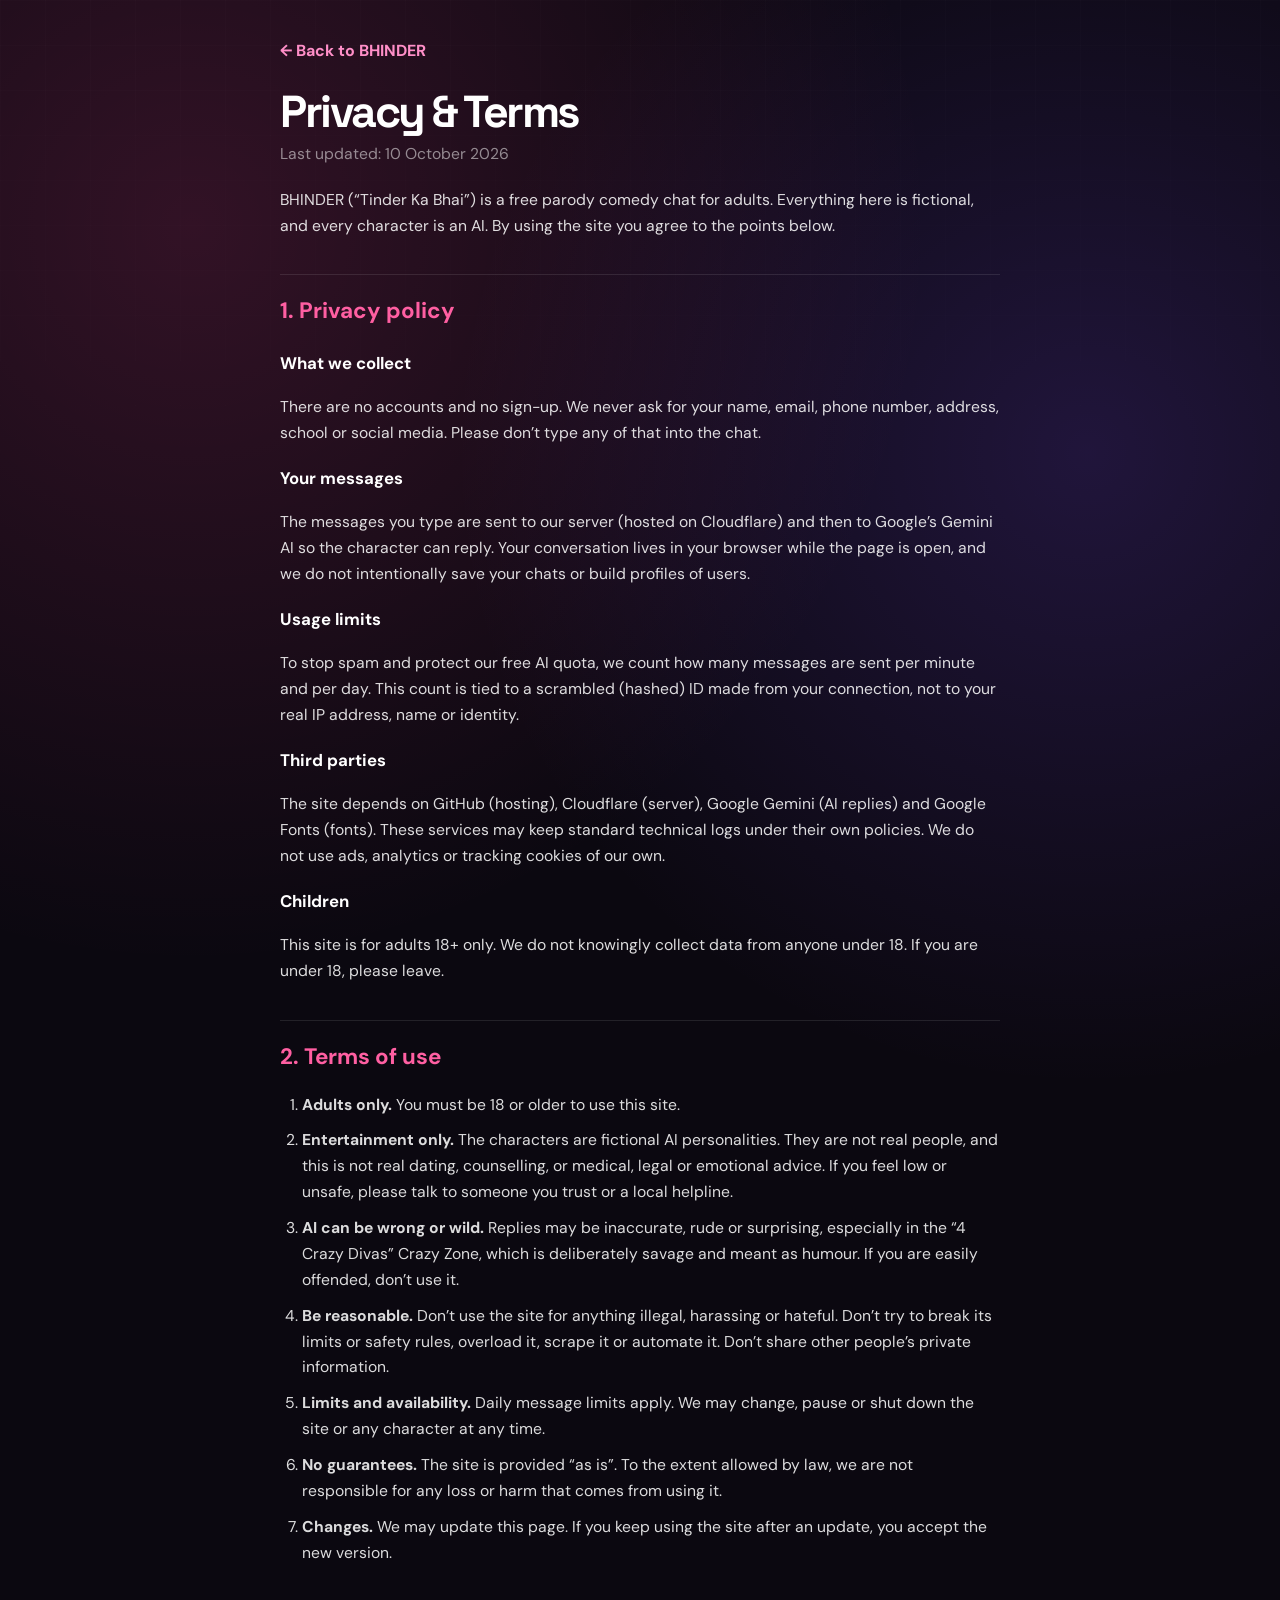
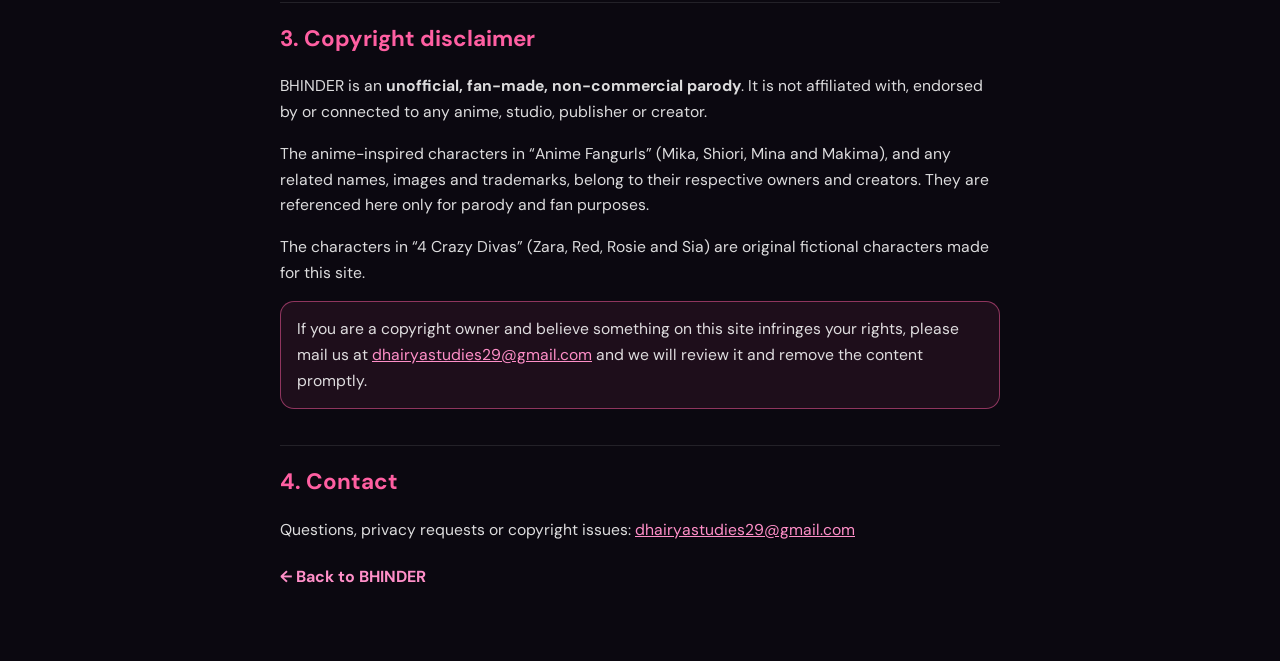
==== legal.html @ 850b276e "Add Privacy & Terms page, copyright disclaimer and footer links Co-Authored-By: Claude Sonnet 5.5 <n" ====
<!DOCTYPE html>
<html lang="en">
<head>
  <meta charset="UTF-8" />
  <meta name="viewport" content="width=device-width, initial-scale=1.0" />
  <meta name="theme-color" content="#17111f" />
  <title>Privacy &amp; Terms · BHINDER</title>
  <meta name="description" content="Privacy policy, terms of use and copyright disclaimer for BHINDER." />
  <link rel="icon" href="data:image/svg+xml,%3Csvg xmlns='http://www.w3.org/2000/svg' viewBox='0 0 64 64'%3E%3Cdefs%3E%3ClinearGradient id='g' x1='0' y1='0' x2='1' y2='1'%3E%3Cstop offset='0' stop-color='%23ff5fa2'/%3E%3Cstop offset='1' stop-color='%239d7cff'/%3E%3C/linearGradient%3E%3C/defs%3E%3Crect width='64' height='64' rx='16' fill='%2317111f'/%3E%3Cpath d='M32 50C10 35 12 18 24 18c4 0 7 2 8 5 1-3 4-5 8-5 12 0 14 17-8 32z' fill='url(%23g)'/%3E%3C/svg%3E" />
  <link rel="stylesheet" href="styles.css?v=10" />
</head>
<body>

  <main class="legal-page">

    <a class="legal-back" href="./">← Back to BHINDER</a>

    <h1>Privacy &amp; Terms</h1>
    <p class="legal-updated">Last updated: 10 October 2026</p>

    <p>
      BHINDER (“Tinder Ka Bhai”) is a free parody comedy chat for adults. Everything here is
      fictional, and every character is an AI. By using the site you agree to the points below.
    </p>

    <h2>1. Privacy policy</h2>

    <h3>What we collect</h3>
    <p>
      There are no accounts and no sign-up. We never ask for your name, email, phone number,
      address, school or social media. Please don’t type any of that into the chat.
    </p>

    <h3>Your messages</h3>
    <p>
      The messages you type are sent to our server (hosted on Cloudflare) and then to Google’s
      Gemini AI so the character can reply. Your conversation lives in your browser while the
      page is open, and we do not intentionally save your chats or build profiles of users.
    </p>

    <h3>Usage limits</h3>
    <p>
      To stop spam and protect our free AI quota, we count how many messages are sent per minute
      and per day. This count is tied to a scrambled (hashed) ID made from your connection, not
      to your real IP address, name or identity.
    </p>

    <h3>Third parties</h3>
    <p>
      The site depends on GitHub (hosting), Cloudflare (server), Google Gemini (AI replies) and
      Google Fonts (fonts). These services may keep standard technical logs under their own
      policies. We do not use ads, analytics or tracking cookies of our own.
    </p>

    <h3>Children</h3>
    <p>
      This site is for adults 18+ only. We do not knowingly collect data from anyone under 18.
      If you are under 18, please leave.
    </p>

    <h2>2. Terms of use</h2>

    <ol>
      <li><strong>Adults only.</strong> You must be 18 or older to use this site.</li>
      <li>
        <strong>Entertainment only.</strong> The characters are fictional AI personalities. They
        are not real people, and this is not real dating, counselling, or medical, legal or
        emotional advice. If you feel low or unsafe, please talk to someone you trust or a local
        helpline.
      </li>
      <li>
        <strong>AI can be wrong or wild.</strong> Replies may be inaccurate, rude or surprising,
        especially in the “4 Crazy Divas” Crazy Zone, which is deliberately savage and meant as
        humour. If you are easily offended, don’t use it.
      </li>
      <li>
        <strong>Be reasonable.</strong> Don’t use the site for anything illegal, harassing or
        hateful. Don’t try to break its limits or safety rules, overload it, scrape it or
        automate it. Don’t share other people’s private information.
      </li>
      <li>
        <strong>Limits and availability.</strong> Daily message limits apply. We may change,
        pause or shut down the site or any character at any time.
      </li>
      <li>
        <strong>No guarantees.</strong> The site is provided “as is”. To the extent allowed by
        law, we are not responsible for any loss or harm that comes from using it.
      </li>
      <li>
        <strong>Changes.</strong> We may update this page. If you keep using the site after an
        update, you accept the new version.
      </li>
    </ol>

    <h2>3. Copyright disclaimer</h2>

    <p>
      BHINDER is an <strong>unofficial, fan-made, non-commercial parody</strong>. It is not
      affiliated with, endorsed by or connected to any anime, studio, publisher or creator.
    </p>
    <p>
      The anime-inspired characters in “Anime Fangurls” (Mika, Shiori, Mina and Makima), and any
      related names, images and trademarks, belong to their respective owners and creators. They
      are referenced here only for parody and fan purposes.
    </p>
    <p>
      The characters in “4 Crazy Divas” (Zara, Red, Rosie and Sia) are original fictional
      characters made for this site.
    </p>
    <p class="legal-callout">
      If you are a copyright owner and believe something on this site infringes your rights,
      please mail us at
      <a href="mailto:dhairyastudies29@gmail.com">dhairyastudies29@gmail.com</a>
      and we will review it and remove the content promptly.
    </p>

    <h2>4. Contact</h2>
    <p>
      Questions, privacy requests or copyright issues:
      <a href="mailto:dhairyastudies29@gmail.com">dhairyastudies29@gmail.com</a>
    </p>

    <a class="legal-back" href="./">← Back to BHINDER</a>

  </main>

</body>
</html>
---- styles.css ----
/*=====================================================
   BHINDER — PREMIUM VISUAL REDESIGN
   Visuals only. Existing HTML + JS compatible.
   ========================================================= */

@import url('https://fonts.googleapis.com/css2?family=DM+Sans:wght@400;500;600;700;800&family=Space+Grotesk:wght@500;600;700&display=swap');


/* =========================================================
   ROOT
   ========================================================= */

:root {
  color-scheme: dark;

  --bg: #0b0810;
  --bg-2: #120c18;

  --panel: rgba(24, 17, 31, 0.78);
  --panel-solid: #18111f;
  --panel-soft: rgba(255, 255, 255, 0.055);

  --ink: #fffaff;
  --muted: #aaa0b0;
  --muted-2: #776d7d;

  --pink: #ff5fa2;
  --pink-light: #ff91bd;
  --violet: #9d7cff;
  --violet-light: #c0aaff;

  --line: rgba(255, 255, 255, 0.10);
  --line-bright: rgba(255, 255, 255, 0.17);

  --shadow: rgba(0, 0, 0, 0.45);
  --glow-pink: rgba(255, 95, 162, 0.18);
  --glow-violet: rgba(157, 124, 255, 0.14);
}


/* =========================================================
   RESET
   ========================================================= */

* {
  box-sizing: border-box;
}

html {
  min-height: 100%;
  scroll-behavior: smooth;
}

body {
  margin: 0;
  min-height: 100vh;

  background:
    radial-gradient(
      circle at 15% 10%,
      rgba(255, 95, 162, 0.10),
      transparent 30%
    ),
    radial-gradient(
      circle at 85% 20%,
      rgba(157, 124, 255, 0.10),
      transparent 30%
    ),
    radial-gradient(
      circle at 50% 100%,
      rgba(255, 95, 162, 0.06),
      transparent 35%
    ),
    var(--bg);

  color: var(--ink);

  font-family:
    'DM Sans',
    system-ui,
    -apple-system,
    BlinkMacSystemFont,
    sans-serif;

  overflow-x: hidden;
}

body::before {
  content: "";
  position: fixed;
  inset: 0;

  pointer-events: none;

  background:
    linear-gradient(
      rgba(255,255,255,0.012) 1px,
      transparent 1px
    ),
    linear-gradient(
      90deg,
      rgba(255,255,255,0.012) 1px,
      transparent 1px
    );

  background-size: 45px 45px;

  mask-image: linear-gradient(
    to bottom,
    black,
    transparent 80%
  );

  z-index: -1;
}

button,
input {
  font: inherit;
}

button,
a {
  -webkit-tap-highlight-color: transparent;
}


/* =========================================================
   MAIN SHELL
   ========================================================= */

.app-shell {
  width: min(1120px, calc(100% - 48px));
  min-height: 100vh;

  margin: 0 auto;

  display: flex;
  flex-direction: column;
}


/* =========================================================
   TOP BAR
   ========================================================= */

.topbar {
  height: 78px;

  display: flex;
  align-items: center;
  justify-content: space-between;

  border-bottom: 1px solid var(--line);

  position: relative;
}

.topbar::after {
  content: "";

  position: absolute;
  left: 0;
  right: 0;
  bottom: -1px;

  height: 1px;

  background:
    linear-gradient(
      90deg,
      transparent,
      rgba(255, 95, 162, 0.35),
      rgba(157, 124, 255, 0.30),
      transparent
    );

  opacity: .7;
}

.brand {
  display: flex;
  align-items: center;
  gap: 10px;

  color: var(--ink);
  text-decoration: none;

  font-family: 'Space Grotesk', sans-serif;
  font-weight: 700;
  font-size: 19px;

  letter-spacing: .5px;
}

.brand-icon {
  width: 35px;
  height: 35px;

  display: grid;
  place-items: center;

  border-radius: 12px;

  color: white;

  background:
    linear-gradient(
      135deg,
      var(--pink),
      var(--violet)
    );

  font-size: 20px;

  box-shadow:
    0 7px 25px rgba(255, 95, 162, .22),
    inset 0 1px rgba(255,255,255,.35);

  transition:
    transform .25s ease,
    box-shadow .25s ease;
}

.brand:hover .brand-icon {
  transform: rotate(-5deg) scale(1.05);

  box-shadow:
    0 10px 32px rgba(255, 95, 162, .35);
}

.brand-tag {
  color: var(--muted);

  font:
    800 9px
    'DM Sans',
    sans-serif;

  letter-spacing: 1.3px;

  border-left: 1px solid var(--line);

  padding-left: 11px;
}

.top-note {
  color: #ffd7e7;

  font-size: 9px;
  font-weight: 800;

  letter-spacing: 1.1px;

  border:
    1px solid
    rgba(255, 95, 162, .27);

  background:
    rgba(255, 95, 162, .055);

  padding: 8px 11px;

  border-radius: 999px;

  backdrop-filter: blur(12px);

  box-shadow:
    inset 0 1px rgba(255,255,255,.04);
}


/* =========================================================
   SCREEN TRANSITIONS
   ========================================================= */

.screen {
  display: none;

  flex: 1;

  padding: 62px 0;

  flex-direction: column;
  align-items: center;
  justify-content: center;

  text-align: center;

  animation:
    rise .45s cubic-bezier(.2,.8,.2,1) both;
}

.screen.active {
  display: flex;
}

.screen[hidden] {
  display: none !important;
}

@keyframes rise {
  from {
    opacity: 0;
    transform: translateY(14px) scale(.99);
  }

  to {
    opacity: 1;
    transform: translateY(0) scale(1);
  }
}


/* =========================================================
   TYPOGRAPHY
   ========================================================= */

.hero-copy {
  max-width: 800px;
}

.eyebrow {
  margin: 0 0 15px;

  color: var(--pink);

  text-transform: uppercase;

  font-size: 10px;
  font-weight: 800;

  letter-spacing: 1.8px;
}

h1 {
  margin: 0;

  font:
    700 clamp(34px, 5vw, 58px) / 1.08
    'Space Grotesk',
    sans-serif;

  letter-spacing: -2.5px;
}

h1 span {
  color: var(--pink);

  text-shadow:
    0 0 35px
    rgba(255, 95, 162, .18);
}

.intro {
  max-width: 630px;

  margin: 18px auto 27px;

  color: var(--muted);

  font-size: 14px;
  line-height: 1.75;
}


/* =========================================================
   BUTTONS
   ========================================================= */

.button {
  min-height: 47px;

  display: inline-flex;
  align-items: center;
  justify-content: center;

  gap: 10px;

  border: 1px solid transparent;
  border-radius: 12px;

  padding: 0 18px;

  color: var(--ink);

  font-size: 12px;
  font-weight: 800;

  cursor: pointer;

  transition:
    transform .2s ease,
    filter .2s ease,
    box-shadow .2s ease,
    border-color .2s ease;
}

.button:hover {
  transform: translateY(-2px);
  filter: brightness(1.08);
}

.button:active {
  transform: translateY(0) scale(.98);
}

.button-primary {
  color: #180d18;

  background:
    linear-gradient(
      110deg,
      var(--pink),
      #e786ff
    );

  box-shadow:
    0 10px 30px
    rgba(255, 95, 162, .20),
    inset 0 1px
    rgba(255,255,255,.35);
}

.button-primary:hover {
  box-shadow:
    0 14px 38px
    rgba(255, 95, 162, .30),
    inset 0 1px
    rgba(255,255,255,.40);
}


/* =========================================================
   CHARACTER GRID
   ========================================================= */

.character-grid {
  display: grid;

  grid-template-columns:
    repeat(4, minmax(0, 1fr));

  gap: 16px;

  width: 100%;
}

.preview-grid {
  max-width: 780px;

  margin-top: 48px;
}


/* =========================================================
   CHARACTER CARDS
   ========================================================= */

.character-card {
  min-width: 0;

  position: relative;

  border:
    1px solid
    var(--line);

  border-radius: 20px;

  background:
    linear-gradient(
      145deg,
      rgba(255,255,255,.075),
      rgba(255,255,255,.025)
    );

  padding: 18px 14px;

  display: flex;
  flex-direction: column;
  align-items: center;

  gap: 7px;

  color: var(--ink);

  overflow: hidden;

  backdrop-filter: blur(18px);

  box-shadow:
    0 18px 50px
    rgba(0,0,0,.16),

    inset 0 1px
    rgba(255,255,255,.06);

  transition:
    transform .25s ease,
    border-color .25s ease,
    background .25s ease,
    box-shadow .25s ease;
}

.character-card::before {
  content: "";

  position: absolute;

  width: 130px;
  height: 130px;

  top: -70px;
  right: -50px;

  background:
    radial-gradient(
      circle,
      rgba(255, 95, 162, .16),
      transparent 70%
    );

  pointer-events: none;
}

.character-card strong {
  position: relative;

  font:
    700 17px
    'Space Grotesk',
    sans-serif;

  letter-spacing: -.2px;
}

.character-card > span:not(.avatar) {
  position: relative;

  color: var(--muted);

  font-size: 11px;
}


/* =========================================================
   PROFILE IMAGES
   ========================================================= */

.profile-image {
  width: 100px;
  height: 100px;

  object-fit: cover;
  object-position: center;

  border-radius: 25px;

  display: block;

  margin: 0 auto 13px;

  border:
    1px solid
    rgba(255,255,255,.20);

  box-shadow:
    0 12px 28px
    rgba(0,0,0,.32),

    inset 0 1px
    rgba(255,255,255,.20);

  transition:
    transform .3s ease,
    box-shadow .3s ease;
}

.character-card:hover .profile-image {
  transform: translateY(-3px) scale(1.035);

  box-shadow:
    0 16px 35px
    rgba(0,0,0,.40),

    0 0 28px
    rgba(255,95,162,.12);
}

.preview-grid .profile-image {
  width: 88px;
  height: 88px;

  border-radius: 23px;
}


/* =========================================================
   CHOOSER SCREEN
   ========================================================= */

.section-heading {
  align-self: stretch;

  text-align: left;

  margin-bottom: 29px;
}

.section-heading h1 {
  font-size:
    clamp(35px, 4vw, 47px);
}

.section-heading .intro {
  margin: 9px 0 0;
}

.choose-screen {
  align-items: stretch;
  justify-content: flex-start;
}

.choose-card {
  appearance: none;

  font: inherit;

  cursor: pointer;

  text-align: center;

  transition:
    transform .25s cubic-bezier(.2,.8,.2,1),
    border-color .25s ease,
    background .25s ease,
    box-shadow .25s ease;
}

.choose-card:hover,
.choose-card:focus-visible {
  transform: translateY(-7px);

  border-color:
    rgba(255, 95, 162, .45);

  background:
    linear-gradient(
      145deg,
      rgba(255,95,162,.09),
      rgba(157,124,255,.055)
    );

  box-shadow:
    0 22px 55px
    rgba(0,0,0,.30),

    0 0 35px
    rgba(255,95,162,.07);

  outline: none;
}

.choose-card .profile-image {
  width: 100%;
  height: 245px;

  margin: 0 0 14px;

  border-radius: 15px;

  object-fit: cover;
}

.choose-card small {
  color: #d5ccd8;

  font-size: 11px;

  line-height: 1.55;

  margin-top: 8px;

  max-width: 90%;
}


/* =========================================================
   GATE NOTE
   ========================================================= */

.gate-note {
  margin: 23px 0 0;

  color: #ffd4e5;

  font-size: 12px;
  font-weight: 700;

  opacity: .9;
}


/* =========================================================
   LOADING SCREEN
   ========================================================= */

.loader-heart {
  margin-bottom: 22px;

  color: var(--pink);

  font-size: 58px;

  filter:
    drop-shadow(
      0 0 20px
      rgba(255,95,162,.25)
    );

  animation:
    pulse .85s ease-in-out infinite alternate;
}

@keyframes pulse {
  to {
    transform: scale(1.12);

    filter:
      drop-shadow(
        0 0 35px
        rgba(255,95,162,.38)
      );
  }
}

.loading-bar {
  width: min(320px, 85%);

  height: 5px;

  margin-top: 12px;

  border-radius: 999px;

  overflow: hidden;

  background:
    rgba(255,255,255,.07);

  box-shadow:
    inset 0 1px
    rgba(255,255,255,.05);
}

.loading-bar span {
  display: block;

  height: 100%;

  width: 40%;

  border-radius: inherit;

  background:
    linear-gradient(
      90deg,
      var(--pink),
      var(--violet)
    );

  box-shadow:
    0 0 15px
    rgba(255,95,162,.35);

  animation:
    loading 1.35s
    ease-in-out infinite alternate;
}

@keyframes loading {
  to {
    transform: translateX(150%);
  }
}


/* =========================================================
   CHAT
   ========================================================= */

.chat-screen {
  padding: 32px 0;
}

.chat-panel {
  width: min(800px, 100%);

  height:
    min(700px, calc(100vh - 145px));

  min-height: 460px;

  display: flex;
  flex-direction: column;

  overflow: hidden;

  border:
    1px solid
    rgba(255,255,255,.12);

  border-radius: 22px;

  background:
    linear-gradient(
      145deg,
      rgba(27,19,36,.94),
      rgba(16,11,22,.96)
    );

  text-align: left;

  box-shadow:
    0 30px 90px
    rgba(0,0,0,.48),

    0 0 50px
    rgba(157,124,255,.05);

  backdrop-filter: blur(25px);
}


/* =========================================================
   CHAT HEADER
   ========================================================= */

.chat-header {
  display: flex;
  align-items: center;

  gap: 12px;

  padding: 14px 17px;

  border-bottom:
    1px solid
    var(--line);

  background:
    rgba(255,255,255,.018);
}

.back-button {
  width: 37px;
  height: 37px;

  display: grid;
  place-items: center;

  border:
    1px solid
    var(--line);

  border-radius: 11px;

  background:
    rgba(255,255,255,.035);

  color: var(--muted);

  font-size: 21px;

  cursor: pointer;

  transition:
    background .2s,
    color .2s,
    transform .2s;
}

.back-button:hover {
  color: var(--ink);

  background:
    rgba(255,255,255,.08);

  transform: translateX(-2px);
}

.chat-avatar {
  width: 48px;
  height: 48px;

  display: grid;
  place-items: center;

  border:
    1px solid
    rgba(255,255,255,.16);

  border-radius: 15px;

  overflow: hidden;

  flex-shrink: 0;

  background:
    var(--panel-soft);

  box-shadow:
    0 8px 22px
    rgba(0,0,0,.28);
}

.chat-avatar img {
  width: 100%;
  height: 100%;

  object-fit: cover;

  display: block;
}

.chat-person {
  flex: 1;
}

.chat-person h1 {
  font-size: 16px;

  letter-spacing: -.2px;
}

.chat-person span {
  display: block;

  color: var(--muted);

  font-size: 10px;

  margin-top: 2px;
}

.button-end {
  min-height: 36px;

  color: #ffd4e4;

  background:
    rgba(255,95,162,.06);

  border:
    1px solid
    rgba(255,95,162,.20);

  font-size: 10px;

  border-radius: 10px;
}

.button-end:hover {
  background:
    rgba(255,95,162,.11);

  border-color:
    rgba(255,95,162,.35);
}


/* =========================================================
   MESSAGES
   ========================================================= */

.messages {
  flex: 1;

  display: flex;
  flex-direction: column;

  gap: 13px;

  overflow-y: auto;

  padding: 23px;

  scrollbar-width: thin;
  scrollbar-color:
    rgba(255,255,255,.12)
    transparent;
}

.messages::-webkit-scrollbar {
  width: 6px;
}

.messages::-webkit-scrollbar-track {
  background: transparent;
}

.messages::-webkit-scrollbar-thumb {
  background:
    rgba(255,255,255,.12);

  border-radius: 999px;
}

.message {
  max-width:
    min(82%, 500px);

  padding: 12px 15px;

  border:
    1px solid
    rgba(255,255,255,.06);

  border-radius: 17px;

  color: var(--ink);

  font-size: 13px;

  line-height: 1.6;

  overflow-wrap: anywhere;

  box-shadow:
    0 6px 18px
    rgba(0,0,0,.12);

  animation:
    messageIn .25s ease both;
}

@keyframes messageIn {
  from {
    opacity: 0;
    transform: translateY(5px);
  }

  to {
    opacity: 1;
    transform: translateY(0);
  }
}

.message.bot {
  align-self: flex-start;

  background:
    linear-gradient(
      145deg,
      rgba(53,41,65,.95),
      rgba(43,32,53,.95)
    );

  border-bottom-left-radius: 5px;
}

.message.user {
  align-self: flex-end;

  background:
    linear-gradient(
      110deg,
      #b94e82,
      #7556b0
    );

  border-color:
    rgba(255,255,255,.10);

  border-bottom-right-radius: 5px;

  box-shadow:
    0 8px 24px
    rgba(118,76,156,.18);
}

.message-label {
  display: block;

  margin-bottom: 4px;

  color: #e7a9ca;

  font-size: 9px;

  font-weight: 800;

  letter-spacing: .8px;

  text-transform: uppercase;
}

.message.user .message-label {
  color: rgba(255,255,255,.72);
}


/* =========================================================
   CHAT INPUT
   ========================================================= */

.chat-form {
  display: flex;

  gap: 9px;

  padding: 13px;

  border-top:
    1px solid
    var(--line);

  background:
    rgba(10,7,13,.32);
}

.chat-form input {
  flex: 1;

  min-width: 0;

  height: 45px;

  padding: 0 15px;

  border:
    1px solid
    rgba(255,255,255,.10);

  border-radius: 12px;

  outline: none;

  background:
    rgba(8,6,11,.70);

  color: var(--ink);

  font-size: 12px;

  transition:
    border-color .2s,
    box-shadow .2s,
    background .2s;
}

.chat-form input::placeholder {
  color: #706675;
}

.chat-form input:focus {
  border-color:
    rgba(255,95,162,.50);

  background:
    rgba(8,6,11,.90);

  box-shadow:
    0 0 0 3px
    rgba(255,95,162,.07);
}

.send-button {
  min-height: 45px;

  border-radius: 12px;
}

.chat-disclaimer {
  margin: -5px 0 11px;

  color: #756c7b;

  text-align: center;

  font-size: 9px;
}


/* =========================================================
   FINISH SCREEN
   ========================================================= */

.finish-emoji {
  width: 82px;
  height: 82px;

  display: grid;
  place-items: center;

  margin-bottom: 25px;

  border:
    1px solid
    var(--line);

  border-radius: 26px;

  background:
    linear-gradient(
      145deg,
      rgba(255,255,255,.07),
      rgba(255,255,255,.025)
    );

  font-size: 38px;

  box-shadow:
    0 15px 40px
    rgba(0,0,0,.25),

    0 0 30px
    rgba(255,95,162,.06);
}

.finish-screen h1 {
  font-size:
    clamp(29px, 4.2vw, 49px);
}

.thank-you {
  margin: 24px 0;

  color: var(--muted);

  font-size: 12px;

  font-weight: 800;

  letter-spacing: 1px;

  line-height: 1.8;
}


/* =========================================================
   FOOTER
   ========================================================= */

footer {
  min-height: 55px;

  border-top:
    1px solid
    var(--line);

  display: flex;

  justify-content: center;
  align-items: center;

  gap: 9px;

  color: var(--muted);

  font-size: 10px;
}

footer span {
  color: #e9accb;

  font-weight: 800;

  letter-spacing: .8px;
}

footer i {
  color: var(--pink);

  font-style: normal;
}


/* =========================================================
   ACCESSIBILITY
   ========================================================= */

.visually-hidden {
  position: absolute;

  width: 1px;
  height: 1px;

  padding: 0;
  margin: -1px;

  overflow: hidden;

  clip: rect(0,0,0,0);

  white-space: nowrap;

  border: 0;
}


/* =========================================================
   MOBILE
   ========================================================= */

@media (max-width: 800px) {

  .app-shell {
    width: min(
      100% - 30px,
      560px
    );
  }

  .topbar {
    height: 68px;
  }

  .brand {
    font-size: 17px;
  }

  .brand-tag {
    display: none;
  }

  .top-note {
    font-size: 8px;
    padding: 7px 9px;
  }

  .screen {
    padding: 42px 0;
  }

  .character-grid {
    grid-template-columns:
      repeat(2, minmax(0,1fr));

    gap: 13px;
  }

  .preview-grid {
    margin-top: 32px;
  }

  .profile-image {
    width: 78px;
    height: 78px;
  }

  .preview-grid .profile-image {
    width: 70px;
    height: 70px;
  }

  .choose-card .profile-image {
    height: 170px;
  }

  .section-heading {
    margin-bottom: 21px;
  }

  .chat-screen {
    padding: 18px 0;
  }

  .chat-panel {
    height:
      calc(100vh - 105px);

    min-height: 420px;

    border-radius: 18px;
  }

  .chat-header {
    padding: 11px;
  }

  .chat-avatar {
    width: 44px;
    height: 44px;
  }

  .button-end {
    padding: 0 12px;
  }

  .messages {
    padding: 17px;
  }

  .message {
    max-width: 91%;
  }

  h1 {
    letter-spacing: -1.7px;
  }
}


/* =========================================================
   SMALL PHONES
   ========================================================= */

@media (max-width: 480px) {

  .app-shell {
    width: calc(100% - 22px);
  }

  .topbar {
    height: 62px;
  }

  .brand-icon {
    width: 32px;
    height: 32px;
    border-radius: 10px;
  }

  .top-note {
    padding: 6px 8px;
    letter-spacing: .7px;
  }

  .screen {
    padding: 32px 0;
  }

  h1 {
    font-size: clamp(29px, 9vw, 40px);
  }

  .intro {
    font-size: 13px;
  }

  .character-grid {
    gap: 10px;
  }

  .character-card {
    padding: 13px 9px;
    border-radius: 16px;
  }

  .character-card strong {
    font-size: 15px;
  }

  .character-card > span:not(.avatar) {
    font-size: 10px;
  }

  .preview-grid .profile-image {
    width: 62px;
    height: 62px;
    border-radius: 18px;
  }

  .choose-card .profile-image {
    height: 145px;
    border-radius: 12px;
  }

  .choose-card small {
    font-size: 10px;
  }

  .chat-person h1 {
    font-size: 15px;
  }

  .chat-person span {
    font-size: 9px;
  }

  .button-end {
    font-size: 9px;
    padding: 0 9px;
  }

  .chat-form {
    padding: 9px;
  }

  .chat-form input {
    height: 42px;
  }

  .send-button {
    min-height: 42px;
    padding: 0 13px;
  }

  .chat-disclaimer {
    font-size: 8px;
  }

  footer {
    text-align: center;
    padding: 12px;
    line-height: 1.5;
  }
}


/* =========================================================
   REDUCED MOTION
   ========================================================= */

@media (prefers-reduced-motion: reduce) {

  *,
  *::before,
  *::after {
    animation-duration: .01ms !important;
    animation-iteration-count: 1 !important;
    scroll-behavior: auto !important;
    transition-duration: .01ms !important;
  }
}
/* ===== BHINDER FINAL VISUAL OVERRIDES ===== */

body {
  background:
    radial-gradient(circle at 15% 10%, rgba(255, 70, 150, 0.16), transparent 32%),
    radial-gradient(circle at 85% 20%, rgba(130, 80, 255, 0.18), transparent 30%),
    #0b0810 !important;
}

.app-shell {
  max-width: 1180px !important;
  margin: 28px auto !important;
  padding: 0 22px !important;
}

.topbar {
  background: rgba(18, 13, 24, 0.72) !important;
  border: 1px solid rgba(255,255,255,.09) !important;
  border-radius: 22px !important;
  backdrop-filter: blur(18px) !important;
  box-shadow: 0 18px 50px rgba(0,0,0,.3) !important;
}

.choose-grid {
  gap: 22px !important;
}

.choose-card {
  background: linear-gradient(
    145deg,
    rgba(255,255,255,.075),
    rgba(255,255,255,.025)
  ) !important;
  border: 1px solid rgba(255,255,255,.10) !important;
  border-radius: 26px !important;
  overflow: hidden !important;
  box-shadow: 0 20px 55px rgba(0,0,0,.28) !important;
  transition: transform .25s ease, border-color .25s ease, box-shadow .25s ease !important;
}

.choose-card:hover {
  transform: translateY(-8px) !important;
  border-color: rgba(255,105,180,.45) !important;
  box-shadow: 0 28px 70px rgba(255,60,150,.15) !important;
}

.choose-card img {
  width: 100% !important;
  height: 330px !important;
  object-fit: cover !important;
  display: block !important;
}

.profile-image,
.profile-image img,
.chat-avatar,
.chat-avatar img {
  width: 58px !important;
  height: 58px !important;
  min-width: 58px !important;
  min-height: 58px !important;
  border-radius: 50% !important;
  object-fit: cover !important;
}

.chat-panel {
  background: rgba(18, 13, 24, .78) !important;
  border: 1px solid rgba(255,255,255,.09) !important;
  border-radius: 26px !important;
  backdrop-filter: blur(18px) !important;
  box-shadow: 0 25px 80px rgba(0,0,0,.35) !important;
}

.message {
  border-radius: 18px !important;
}

.message.user {
  background: linear-gradient(135deg, #ff4fa3, #a855f7) !important;
}

.message.bot {
  background: rgba(255,255,255,.065) !important;
  border: 1px solid rgba(255,255,255,.08) !important;
}

button {
  transition: transform .2s ease, box-shadow .2s ease, opacity .2s ease !important;
}

button:hover {
  transform: translateY(-2px) !important;
}

.primary-btn {
  box-shadow: 0 12px 35px rgba(255,70,160,.22) !important;
}


/* =========================================================
   BHINDER — VISUAL UPGRADES (v4)
   1. A colour for each character
   2. Animated typing dots
   3. Easier-to-read small text
   4. Phone fixes (browser bar height, no zoom when typing)
   ========================================================= */


/* ---------- 1. A colour for each character ---------- */

/* Default colours (used if a character has none set below) */

.chat-screen,
.choose-card {
  --accent: #ff5fa2;
  --accent-2: #e786ff;
}

/* Mika — blue */

.chat-screen[data-character="Mika"],
.choose-card[data-name="Mika"] {
  --accent: #6ea8ff;
  --accent-2: #8b7dff;
}

/* Shiori — violet */

.chat-screen[data-character="Shiori"],
.choose-card[data-name="Shiori"] {
  --accent: #b78cff;
  --accent-2: #ff8fd0;
}

/* Mina — pink to peach */

.chat-screen[data-character="Mina"],
.choose-card[data-name="Mina"] {
  --accent: #ff5fa2;
  --accent-2: #ffb066;
}

/* Makima — red */

.chat-screen[data-character="Makima"],
.choose-card[data-name="Makima"] {
  --accent: #ff4d5e;
  --accent-2: #d6336c;
}

/* Character pick screen: each card glows in its own colour */

.choose-card[data-name]::before {
  background:
    radial-gradient(
      circle,
      color-mix(in srgb, var(--accent) 30%, transparent),
      transparent 70%
    );
}

.choose-card[data-name]:hover,
.choose-card[data-name]:focus-visible {
  border-color:
    color-mix(in srgb, var(--accent) 65%, transparent) !important;

  box-shadow:
    0 28px 70px
    color-mix(in srgb, var(--accent) 24%, transparent) !important;
}

/* Chat screen: header, picture ring, bubbles, button */

.chat-screen .chat-header {
  background:
    linear-gradient(
      90deg,
      color-mix(in srgb, var(--accent) 15%, transparent),
      rgba(255, 255, 255, .018) 65%
    );
}

.chat-screen .chat-avatar {
  border: 2px solid var(--accent);

  box-shadow:
    0 0 0 4px
    color-mix(in srgb, var(--accent) 22%, transparent),

    0 8px 22px
    rgba(0, 0, 0, .28);
}

.chat-screen .message.user {
  background:
    linear-gradient(
      135deg,
      color-mix(in srgb, var(--accent) 72%, #120c18),
      color-mix(in srgb, var(--accent-2) 72%, #120c18)
    ) !important;
}

.chat-screen .message.bot .message-label {
  color:
    color-mix(in srgb, var(--accent) 70%, white);
}

.chat-screen .send-button {
  background:
    linear-gradient(
      110deg,
      var(--accent),
      var(--accent-2)
    );

  box-shadow:
    0 10px 30px
    color-mix(in srgb, var(--accent) 26%, transparent),

    inset 0 1px
    rgba(255, 255, 255, .35);
}

.chat-screen .send-button:hover {
  box-shadow:
    0 14px 38px
    color-mix(in srgb, var(--accent) 40%, transparent),

    inset 0 1px
    rgba(255, 255, 255, .40);
}

.chat-screen .chat-form input:focus {
  border-color:
    color-mix(in srgb, var(--accent) 60%, transparent);

  box-shadow:
    0 0 0 3px
    color-mix(in srgb, var(--accent) 14%, transparent);
}


/* ---------- 2. Animated typing dots ---------- */

.message.typing {
  padding: 12px 16px;
}

.typing-dots {
  display: inline-flex;
  align-items: center;

  gap: 5px;

  height: 18px;
}

.typing-dots i {
  width: 7px;
  height: 7px;

  border-radius: 50%;

  background:
    color-mix(in srgb, var(--accent) 80%, white);

  animation:
    typingBounce 1.2s ease-in-out infinite;
}

.typing-dots i:nth-child(2) {
  animation-delay: .15s;
}

.typing-dots i:nth-child(3) {
  animation-delay: .3s;
}

@keyframes typingBounce {
  0%, 60%, 100% {
    transform: translateY(0);
    opacity: .35;
  }

  30% {
    transform: translateY(-5px);
    opacity: 1;
  }
}


/* ---------- 3. Easier-to-read small text ---------- */

.chat-screen .message {
  font-size: 14px;
}

.chat-screen .message-label {
  font-size: 10px;
}

.chat-screen .chat-person span {
  font-size: 11px;
}

.chat-screen .chat-disclaimer {
  margin: -4px 14px 12px;

  color: #a99fb0;

  font-size: 11px;

  line-height: 1.5;
}

footer {
  font-size: 11px;
}


/* ---------- 4. Phone fixes ---------- */

/* "dvh" follows the phone's browser bar, so the chat box never
   hides behind it. Browsers that don't know "dvh" keep the old height. */

.chat-panel {
  height:
    min(700px, calc(100dvh - 145px));
}

@media (max-width: 800px) {

  .chat-panel {
    height:
      calc(100dvh - 105px);
  }

  /* iPhones zoom the page when you tap a box with text smaller than 16px */

  .chat-form input {
    font-size: 16px;
  }
}


/* =========================================================
   BHINDER — MENU SIDEBAR + SWIPEABLE CARDS (v5)
   1. Top bar with a three-line menu button
   2. Sidebar: Home + Categories
   3. Pick-a-character screen as a swipeable card deck
   ========================================================= */


/* ---------- 1. Top bar: room for the menu button ---------- */

.topbar {
  padding: 0 16px;
}

.topbar-left {
  display: flex;
  align-items: center;
  gap: 14px;

  min-width: 0;
}

.menu-button {
  width: 42px;
  height: 42px;

  flex-shrink: 0;

  display: inline-flex;
  flex-direction: column;
  align-items: center;
  justify-content: center;

  gap: 5px;

  padding: 0;

  border: 1px solid var(--line);
  border-radius: 12px;

  background: rgba(255, 255, 255, .04);

  cursor: pointer;
}

.menu-button span {
  display: block;

  width: 18px;
  height: 2px;

  border-radius: 2px;

  background: var(--ink);
}

.menu-button:hover,
.menu-button:focus-visible {
  background: rgba(255, 255, 255, .09);
  border-color: var(--line-bright);

  transform: none !important;

  outline: none;
}

.menu-button:focus-visible {
  box-shadow: 0 0 0 3px rgba(255, 95, 162, .35);
}


/* ---------- 2. Sidebar ---------- */

.menu-overlay {
  position: fixed;
  inset: 0;

  z-index: 90;

  background: rgba(6, 3, 10, .62);

  backdrop-filter: blur(3px);

  opacity: 0;
  visibility: hidden;

  transition:
    opacity .3s ease,
    visibility 0s linear .3s;
}

.menu-drawer {
  position: fixed;
  top: 0;
  bottom: 0;
  left: 0;

  z-index: 100;

  width: min(320px, 86vw);

  display: flex;
  flex-direction: column;

  gap: 20px;

  padding: 18px 16px 24px;

  overflow-y: auto;

  background:
    linear-gradient(
      160deg,
      rgba(31, 22, 41, .99),
      rgba(13, 9, 19, .99)
    );

  border-right: 1px solid var(--line-bright);

  box-shadow: 30px 0 80px rgba(0, 0, 0, .5);

  transform: translateX(-104%);
  visibility: hidden;

  transition:
    transform .32s cubic-bezier(.2, .8, .2, 1),
    visibility 0s linear .32s;
}

body.menu-open {
  overflow: hidden;
}

body.menu-open .menu-overlay {
  opacity: 1;
  visibility: visible;

  transition: opacity .3s ease;
}

body.menu-open .menu-drawer {
  transform: none;
  visibility: visible;

  transition: transform .32s cubic-bezier(.2, .8, .2, 1);
}

.menu-head {
  display: flex;
  align-items: center;
  justify-content: space-between;

  padding: 2px 2px 0;
}

.menu-brand {
  display: flex;
  align-items: center;
  gap: 10px;

  font-family: 'Space Grotesk', sans-serif;
  font-weight: 700;
  font-size: 18px;

  letter-spacing: .5px;
}

.menu-close {
  width: 38px;
  height: 38px;

  display: grid;
  place-items: center;

  padding: 0;

  border: 1px solid var(--line);
  border-radius: 11px;

  background: rgba(255, 255, 255, .04);

  color: var(--muted);

  font-size: 16px;

  cursor: pointer;
}

.menu-close:hover,
.menu-close:focus-visible {
  color: var(--ink);

  background: rgba(255, 255, 255, .09);

  transform: none !important;

  outline: none;
}

.menu-close:focus-visible {
  box-shadow: 0 0 0 3px rgba(255, 95, 162, .35);
}

.menu-nav {
  display: flex;
  flex-direction: column;

  gap: 4px;
}

.menu-section {
  margin: 18px 14px 8px;

  color: var(--pink);

  font-size: 10px;
  font-weight: 800;

  letter-spacing: 1.8px;

  text-transform: uppercase;
}

.menu-list {
  display: flex;
  flex-direction: column;

  gap: 4px;
}

.menu-item {
  width: 100%;

  display: flex;
  align-items: center;

  gap: 12px;

  padding: 13px 14px;

  border: 1px solid transparent;
  border-radius: 14px;

  background: transparent;

  color: var(--ink);

  font-size: 15px;
  font-weight: 600;

  text-align: left;

  cursor: pointer;
}

.menu-item:hover,
.menu-item:focus-visible {
  background: rgba(255, 255, 255, .06);

  transform: none !important;

  outline: none;
}

.menu-item:focus-visible {
  box-shadow: 0 0 0 3px rgba(255, 95, 162, .35);
}

.menu-item.is-active {
  background:
    linear-gradient(
      110deg,
      rgba(255, 95, 162, .16),
      rgba(157, 124, 255, .12)
    );

  border-color: rgba(255, 95, 162, .30);
}

.menu-icon {
  flex-shrink: 0;

  color: var(--pink-light);
}

.menu-emoji {
  width: 20px;

  flex-shrink: 0;

  text-align: center;

  font-size: 17px;
}

.menu-count {
  margin-left: auto;

  min-width: 24px;

  padding: 3px 8px;

  border-radius: 999px;

  background: rgba(255, 255, 255, .07);

  color: var(--muted);

  font-size: 12px;
  font-weight: 700;

  text-align: center;
}


/* ---------- 3. Pick-a-character screen: swipeable deck ---------- */

.choose-screen .section-heading {
  text-align: center;
}

.choose-screen .section-heading .intro {
  margin: 9px auto 0;
}

.deck-wrap {
  --accent: #ff5fa2;
  --accent-2: #e786ff;

  /* Card height follows the screen so the buttons stay in view */

  --deck-h: clamp(340px, calc(100vh - 470px), 500px);
  --deck-h: clamp(340px, calc(100dvh - 470px), 500px);

  width: min(380px, 100%);

  margin: 0 auto;

  display: flex;
  flex-direction: column;
  align-items: center;
}

/* On wide screens keep the card in a portrait shape */

@media (min-width: 801px) {

  .deck-wrap {
    width: min(380px, 100%, calc(var(--deck-h) * .8));
  }
}

.deck {
  position: relative;

  width: 100%;

  height: var(--deck-h);

  touch-action: pan-y;

  -webkit-user-select: none;
  user-select: none;
}

/* Every card sits in the same spot; the pile effect comes from data-pos */

.deck .choose-card {
  position: absolute;
  inset: 0;

  display: flex;
  flex-direction: column;
  justify-content: flex-end;
  align-items: flex-start;

  gap: 6px;

  padding: 24px 22px 26px;

  text-align: left;

  border-radius: 28px !important;

  overflow: hidden !important;

  background: #1a1222 !important;

  box-shadow: 0 24px 60px rgba(0, 0, 0, .45) !important;

  backdrop-filter: none;

  cursor: grab;

  touch-action: pan-y;

  transform-origin: 50% 90%;
  transform: translateY(36px) scale(.86);

  opacity: 0;

  pointer-events: none;

  transition:
    transform .32s cubic-bezier(.2, .8, .2, 1),
    opacity .32s ease,
    box-shadow .25s ease,
    border-color .25s ease !important;
}

.deck .choose-card[data-pos="0"] {
  transform: none;
  opacity: 1;
  z-index: 3;

  pointer-events: auto;
}

.deck .choose-card[data-pos="1"] {
  transform: translateY(18px) scale(.94);
  opacity: 1;
  z-index: 2;
}

.deck .choose-card[data-pos="2"] {
  transform: translateY(36px) scale(.88);
  opacity: .8;
  z-index: 1;
}

.deck .choose-card[data-pos="out"] {
  display: none !important;
}

/* No hover lift on the deck (it would fight with the swipe) */

.deck .choose-card[data-pos="0"]:hover,
.deck .choose-card[data-pos="0"]:focus-visible {
  transform: none !important;
}

.deck .choose-card[data-pos="0"]:active {
  cursor: grabbing;
}

.deck .choose-card[data-pos="0"]:focus-visible {
  outline: 3px solid color-mix(in srgb, var(--accent) 70%, white);
  outline-offset: 3px;
}

/* Full-size picture, face first */

.deck .choose-card img.profile-image {
  position: absolute;
  inset: 0;

  width: 100% !important;
  height: 100% !important;

  min-width: 0 !important;
  min-height: 0 !important;

  margin: 0 !important;

  border: 0 !important;
  border-radius: 0 !important;

  box-shadow: none !important;

  object-fit: cover !important;
  object-position: center top !important;

  transform: none !important;

  pointer-events: none;

  -webkit-user-drag: none;
}

/* Dark fade at the bottom so the text is easy to read */

.deck .choose-card::after {
  content: "";

  position: absolute;
  inset: 0;

  z-index: 1;

  pointer-events: none;

  background:
    linear-gradient(
      to top,
      rgba(10, 6, 14, .94) 0%,
      rgba(10, 6, 14, .62) 30%,
      rgba(10, 6, 14, 0) 58%
    );
}

.deck .choose-card strong,
.deck .choose-card > span:not(.avatar),
.deck .choose-card small {
  position: relative;
  z-index: 2;
}

.deck .choose-card strong {
  font:
    700 32px / 1.05
    'Space Grotesk',
    sans-serif;

  letter-spacing: -.8px;

  text-shadow: 0 2px 18px rgba(0, 0, 0, .5);
}

.deck .choose-card > span:not(.avatar) {
  color: color-mix(in srgb, var(--accent) 55%, white);

  font-size: 13px;
  font-weight: 700;
}

.deck .choose-card small {
  max-width: 100%;

  margin-top: 4px;

  color: #ece4f0;

  font-size: 13px;
  line-height: 1.5;
}

/* "ROAST ME" and "NEXT" stamps that appear while dragging */

.swipe-stamp {
  position: absolute;
  top: 28px;

  z-index: 3;

  padding: 5px 12px;

  border: 3px solid currentColor;
  border-radius: 10px;

  background: rgba(10, 6, 14, .35);

  font:
    800 22px / 1
    'Space Grotesk',
    sans-serif;

  font-style: normal;

  letter-spacing: 1.5px;

  text-shadow: 0 2px 12px rgba(0, 0, 0, .45);

  opacity: 0;

  pointer-events: none;
}

.stamp-roast {
  left: 22px;

  color: var(--accent);

  transform: rotate(-14deg);
}

.stamp-next {
  right: 22px;

  color: #cfc6dc;

  transform: rotate(14deg);
}

/* Dots, buttons and hint under the deck */

.deck-dots {
  display: flex;
  gap: 7px;

  min-height: 7px;

  /* the cards waiting behind peek out below the deck, so leave room */

  margin-top: 46px;
}

.deck-dots i {
  width: 7px;
  height: 7px;

  border-radius: 999px;

  background: rgba(255, 255, 255, .22);

  transition:
    width .25s ease,
    background .25s ease;
}

.deck-dots i.on {
  width: 22px;

  background: var(--accent);
}

.deck-controls {
  display: flex;
  gap: 14px;

  margin-top: 20px;
}

.deck-btn {
  min-height: 54px;

  display: inline-flex;
  align-items: center;
  justify-content: center;

  gap: 9px;

  padding: 0 26px;

  border: 1px solid var(--line-bright);
  border-radius: 999px;

  background: rgba(255, 255, 255, .05);

  color: var(--ink);

  font-size: 14px;
  font-weight: 800;

  cursor: pointer;
}

.deck-btn:hover {
  background: rgba(255, 255, 255, .09);
}

.deck-btn-roast {
  border-color: transparent;

  color: #180d18;

  background:
    linear-gradient(
      110deg,
      var(--accent),
      var(--accent-2)
    );

  box-shadow:
    0 12px 34px
    color-mix(in srgb, var(--accent) 30%, transparent),

    inset 0 1px
    rgba(255, 255, 255, .35);
}

.deck-btn-roast:hover {
  background:
    linear-gradient(
      110deg,
      var(--accent),
      var(--accent-2)
    );

  filter: brightness(1.07);
}

.deck-wrap.deck-single .deck-btn-next {
  display: none;
}

.deck-hint {
  margin: 16px 0 0;

  color: #a99fb0;

  font-size: 12px;

  text-align: center;
}


/* ---------- Small phones ---------- */

@media (max-width: 480px) {

  .topbar {
    padding: 0 10px;
  }

  .topbar-left {
    gap: 9px;
  }

  .menu-button {
    width: 38px;
    height: 38px;
  }

  .brand {
    gap: 8px;

    font-size: 15px;
  }

  .top-note {
    max-width: 108px;

    padding: 5px 8px;

    font-size: 7px;
    line-height: 1.35;

    text-align: center;
  }

  .deck .choose-card strong {
    font-size: 28px;
  }
}


/* =========================================
   2 CRAZY GIRLS
   ========================================= */

.chat-screen[data-character="Zara"],   .choose-card[data-name="Zara"]   { --accent: #ff3d81; --accent-2: #ffb347; }
.chat-screen[data-character="Red"],  .choose-card[data-name="Red"]  { --accent: #ff2d2d; --accent-2: #ff7a5c; }
.chat-screen[data-character="Rosie"],  .choose-card[data-name="Rosie"]  { --accent: #ff6ec7; --accent-2: #7b61ff; }
.chat-screen[data-character="Sia"], .choose-card[data-name="Sia"] { --accent: #00d4aa; --accent-2: #ffd93d; }

.crazy-warning {
  position: fixed;
  inset: 0;
  z-index: 200;
  display: grid;
  place-items: center;
  padding: 20px;
  background: rgba(8, 5, 12, 0.82);
  backdrop-filter: blur(6px);
}

.crazy-warning[hidden] { display: none; }

.crazy-warning-box {
  max-width: 420px;
  padding: 28px 24px;
  text-align: center;
  border-radius: 24px;
  border: 2px solid #ff4d5e;
  background: #17111f;
  box-shadow: 0 0 40px rgba(255, 77, 94, 0.35);
}

.crazy-warning-icon { font-size: 40px; }

.crazy-warning-box h2 {
  margin: 8px 0 12px;
  color: #ff4d5e;
  letter-spacing: 0.08em;
}

.crazy-warning-box p {
  margin: 0 0 20px;
  line-height: 1.5;
  opacity: 0.9;
}

.crazy-warning-actions {
  display: flex;
  flex-wrap: wrap;
  gap: 10px;
  justify-content: center;
}

/* Gender picker shown at the start of a Crazy Divas chat */
.gender-picker {
  display: flex;
  flex-wrap: wrap;
  gap: 8px;
  margin: 6px 0 4px;
}

.gender-btn {
  padding: 10px 16px;
  border-radius: 999px;
  border: 1.5px solid var(--accent);
  background: color-mix(in srgb, var(--accent) 16%, transparent);
  color: inherit;
  font: inherit;
  font-weight: 600;
  cursor: pointer;
}

.gender-btn:hover,
.gender-btn:focus-visible {
  background: color-mix(in srgb, var(--accent) 38%, transparent);
}


/* =========================================
   FRONT PAGE: floating hearts, ticker, category tiles
   ========================================= */

.app-shell {
  position: relative;
  z-index: 1;
}

.floaters {
  position: fixed;
  inset: 0;
  z-index: 0;
  overflow: hidden;
  pointer-events: none;
}

.floaters span {
  position: absolute;
  bottom: -40px;
  line-height: 1;
  opacity: 0;
  animation: floatUp linear infinite;
  will-change: transform, opacity;
}

@keyframes floatUp {
  0%   { transform: translate(0, 0) rotate(0deg); opacity: 0; }
  10%  { opacity: var(--peak, 0.4); }
  90%  { opacity: var(--peak, 0.4); }
  100% { transform: translate(var(--dx, 30px), -112vh) rotate(var(--rot, 40deg)); opacity: 0; }
}

/* ---- Roast ticker ---- */

.roast-ticker {
  width: 100%;
  max-width: 900px;
  margin: 36px auto 0;
  overflow: hidden;
  border-block: 1px solid rgba(255, 255, 255, 0.08);
  background: rgba(255, 255, 255, 0.03);
  -webkit-mask-image: linear-gradient(90deg, transparent, #000 8%, #000 92%, transparent);
  mask-image: linear-gradient(90deg, transparent, #000 8%, #000 92%, transparent);
}

.ticker-track {
  display: flex;
  width: max-content;
  animation: tickerMove 45s linear infinite;
}

.roast-ticker:hover .ticker-track { animation-play-state: paused; }

.ticker-group {
  display: flex;
  align-items: center;
  gap: 28px;
  padding: 12px 28px 12px 0;
  white-space: nowrap;
  font-weight: 600;
  font-size: 0.95rem;
  color: rgba(255, 255, 255, 0.82);
}

.ticker-group i {
  font-style: normal;
  color: #ff5fa2;
}

@keyframes tickerMove {
  from { transform: translateX(0); }
  to   { transform: translateX(-50%); }
}

/* ---- Category tiles ---- */

.category-tiles {
  display: grid;
  grid-template-columns: repeat(2, minmax(0, 1fr));
  gap: 18px;
  width: 100%;
  max-width: 780px;
  margin: 40px auto 0;
}

.category-tile {
  --tile: #ff5fa2;
  --tile-2: #e786ff;
  position: relative;
  padding: 24px 22px 22px;
  text-align: center;
  border-radius: 26px;
  border: 1px solid color-mix(in srgb, var(--tile) 55%, transparent);
  background:
    radial-gradient(circle at 50% 0%, color-mix(in srgb, var(--tile) 24%, transparent), transparent 70%),
    rgba(20, 14, 28, 0.85);
  box-shadow: 0 0 36px color-mix(in srgb, var(--tile) 22%, transparent);
  transition: transform 0.25s ease, box-shadow 0.25s ease;
}

.category-tile:hover {
  transform: translateY(-4px);
  box-shadow: 0 0 52px color-mix(in srgb, var(--tile) 40%, transparent);
}

.tile-divas {
  --tile: #ff2d4a;
  --tile-2: #ff7a5c;
}

.category-tile h2 {
  margin: 8px 0 6px;
  font-size: 1.35rem;
}

.category-tile p {
  margin: 0 0 18px;
  font-size: 0.92rem;
  line-height: 1.45;
  opacity: 0.75;
}

.tile-emoji { font-size: 1.6rem; }

.tile-badge {
  display: inline-block;
  padding: 4px 12px;
  border-radius: 999px;
  font-size: 0.7rem;
  font-weight: 800;
  letter-spacing: 0.08em;
  color: #fff;
  background: linear-gradient(90deg, var(--tile), var(--tile-2));
}

.tile-faces {
  display: flex;
  justify-content: center;
}

.tile-faces img {
  width: 56px;
  height: 56px;
  margin-left: -14px;
  object-fit: cover;
  object-position: center top;
  border-radius: 50%;
  border: 3px solid #17111f;
  background: #17111f;
}

.tile-faces img:first-child { margin-left: 0; }

@media (max-width: 600px) {
  .category-tiles { grid-template-columns: 1fr; }
  .roast-ticker { margin-top: 28px; }
}

@media (prefers-reduced-motion: reduce) {
  .ticker-track { animation: none; }
  .roast-ticker { overflow-x: auto; }
  .floaters { display: none; }
}

.category-tile {
  display: flex;
  flex-direction: column;
  align-items: center;
}

.category-tile .tile-faces {
  margin-top: auto;
}


/* =========================================
   FOOTER LINKS + LEGAL PAGE
   ========================================= */

footer {
  flex-wrap: wrap;
  padding: 14px 12px;
  text-align: center;
}

footer a {
  color: #e9accb;
  text-decoration: underline;
  text-underline-offset: 2px;
}

footer a:hover { color: #fff; }

.footer-copy {
  width: 100%;
  margin: 4px 0 0;
  opacity: 0.8;
}

.legal-page {
  max-width: 760px;
  margin: 0 auto;
  padding: 32px 20px 64px;
  line-height: 1.65;
  color: rgba(255, 255, 255, 0.86);
}

.legal-page h1 {
  margin: 18px 0 4px;
  font-size: clamp(2rem, 6vw, 2.8rem);
  color: #fff;
}

.legal-page h2 {
  margin: 36px 0 8px;
  padding-top: 18px;
  border-top: 1px solid rgba(255, 255, 255, 0.1);
  font-size: 1.4rem;
  color: #ff5fa2;
}

.legal-page h3 {
  margin: 20px 0 4px;
  font-size: 1.05rem;
  color: #fff;
}

.legal-page p,
.legal-page li { font-size: 0.98rem; }

.legal-page ol { padding-left: 22px; }

.legal-page li { margin-bottom: 10px; }

.legal-page a { color: #ff8fc8; }

.legal-updated {
  margin: 0 0 20px;
  opacity: 0.6;
  font-size: 0.9rem;
}

.legal-back {
  display: inline-block;
  margin: 6px 0;
  font-weight: 700;
  text-decoration: none;
}

.legal-callout {
  padding: 14px 16px;
  border-radius: 14px;
  border: 1px solid rgba(255, 95, 162, 0.5);
  background: rgba(255, 95, 162, 0.08);
}
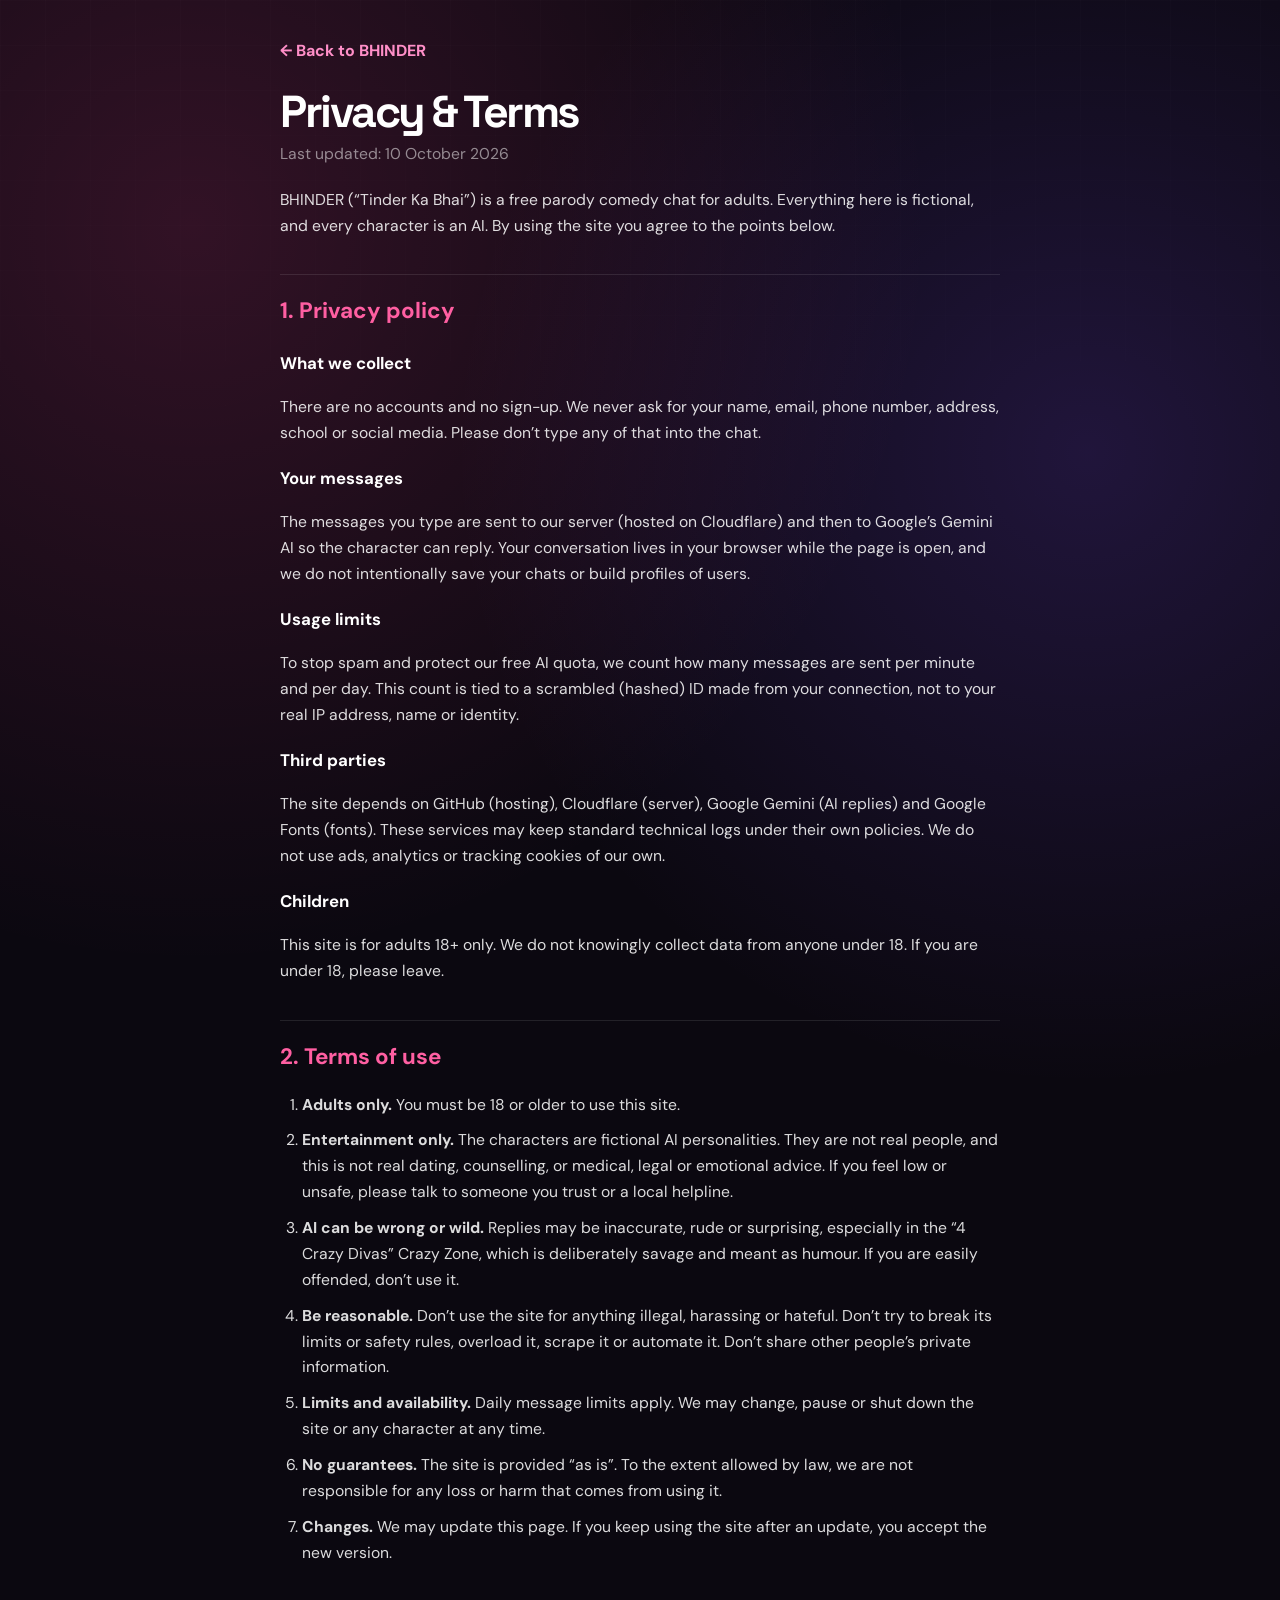
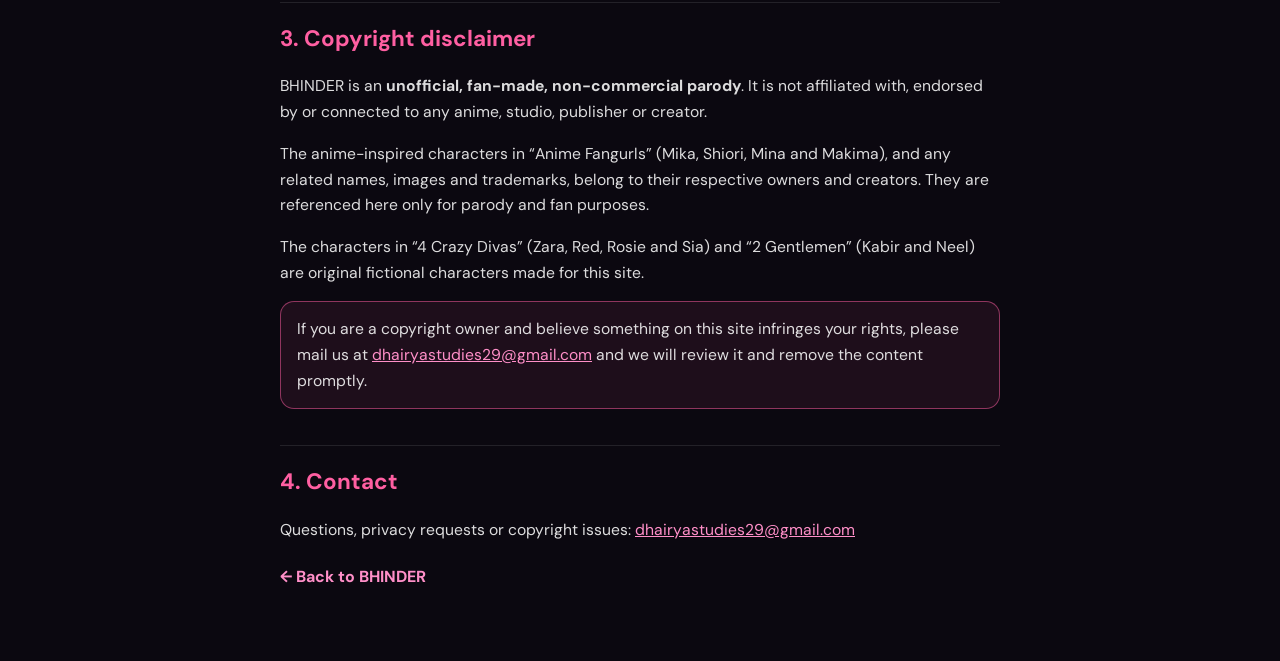
==== commit 65b701a8: "Add 2 Gentlemen category (Kabir and Neel) for the girls Co-Authored-By: Claude Sonnet 5.5 <noreply@a" ====
--- a/legal.html
+++ b/legal.html
@@ -104,8 +104,8 @@
       are referenced here only for parody and fan purposes.
     </p>
     <p>
-      The characters in “4 Crazy Divas” (Zara, Red, Rosie and Sia) are original fictional
-      characters made for this site.
+      The characters in “4 Crazy Divas” (Zara, Red, Rosie and Sia) and “2 Gentlemen” (Kabir and
+      Neel) are original fictional characters made for this site.
     </p>
     <p class="legal-callout">
       If you are a copyright owner and believe something on this site infringes your rights,
--- a/styles.css
+++ b/styles.css
@@ -2940,3 +2940,135 @@
   border: 1px solid rgba(255, 95, 162, 0.5);
   background: rgba(255, 95, 162, 0.08);
 }
+
+
+/* =========================================
+   SHARE CARD (finish screen)
+   ========================================= */
+
+.share-block {
+  display: flex;
+  flex-direction: column;
+  align-items: center;
+  gap: 14px;
+  margin: 26px 0 8px;
+}
+
+.share-block[hidden] { display: none; }
+
+#shareCanvas {
+  width: min(280px, 72vw);
+  height: auto;
+  border-radius: 18px;
+  border: 1px solid rgba(255, 255, 255, 0.14);
+  box-shadow: 0 10px 40px rgba(0, 0, 0, 0.45);
+}
+
+.share-actions {
+  display: flex;
+  flex-wrap: wrap;
+  gap: 10px;
+  justify-content: center;
+}
+
+.share-status {
+  min-height: 1.2em;
+  margin: 0;
+  font-size: 0.85rem;
+  opacity: 0.75;
+}
+
+
+/* =========================================
+   SMOOTHNESS FIXES (phones)
+   ========================================= */
+
+/* No hearts behind the swipe deck, chat or warning */
+body.calm .floaters { display: none; }
+
+/* Blur behind a full-screen overlay is very heavy on phones: use a darker solid tint instead */
+.crazy-warning {
+  background: rgba(8, 5, 12, 0.93);
+  -webkit-backdrop-filter: none;
+  backdrop-filter: none;
+  animation: warnFade 0.22s ease-out both;
+}
+
+.crazy-warning-box {
+  animation: warnPop 0.28s cubic-bezier(0.2, 0.8, 0.2, 1) both;
+}
+
+@keyframes warnFade {
+  from { opacity: 0; }
+  to   { opacity: 1; }
+}
+
+@keyframes warnPop {
+  from { opacity: 0; transform: translateY(14px) scale(0.96); }
+  to   { opacity: 1; transform: none; }
+}
+
+.menu-overlay {
+  -webkit-backdrop-filter: none;
+  backdrop-filter: none;
+  background: rgba(6, 3, 10, 0.78);
+}
+
+/* Give the top swipe card its own GPU layer */
+.deck .choose-card[data-pos="0"] {
+  will-change: transform, opacity;
+  backface-visibility: hidden;
+}
+
+/* Cheaper shadow while a card is moving */
+.deck .choose-card {
+  contain: layout paint;
+}
+
+/* A card flying off to the side must never make the page wider (it made phones zoom out and jump) */
+html,
+body {
+  overflow-x: clip;
+  max-width: 100%;
+}
+
+.app-shell,
+.choose-screen,
+.deck-wrap {
+  overflow-x: clip;
+}
+
+.crazy-warning {
+  width: 100%;
+  height: 100%;
+  overflow-y: auto;
+}
+
+
+/* =========================================
+   2 GENTLEMEN
+   ========================================= */
+
+.chat-screen[data-character="Kabir"], .choose-card[data-name="Kabir"] { --accent: #ffb347; --accent-2: #ff5f6d; }
+.chat-screen[data-character="Neel"],  .choose-card[data-name="Neel"]  { --accent: #6ea8ff; --accent-2: #7ee8d1; }
+
+.tile-gents {
+  --tile: #ffb347;
+  --tile-2: #ff5f6d;
+}
+
+/* Three tiles: three across on wide screens, one column on phones */
+.category-tiles {
+  max-width: 1020px;
+  grid-template-columns: repeat(3, minmax(0, 1fr));
+}
+
+@media (max-width: 900px) {
+  .category-tiles { grid-template-columns: repeat(2, minmax(0, 1fr)); max-width: 780px; }
+  .tile-gents { grid-column: 1 / -1; }
+}
+
+@media (max-width: 600px) {
+  .category-tiles { grid-template-columns: 1fr; }
+  .tile-gents { grid-column: auto; }
+}
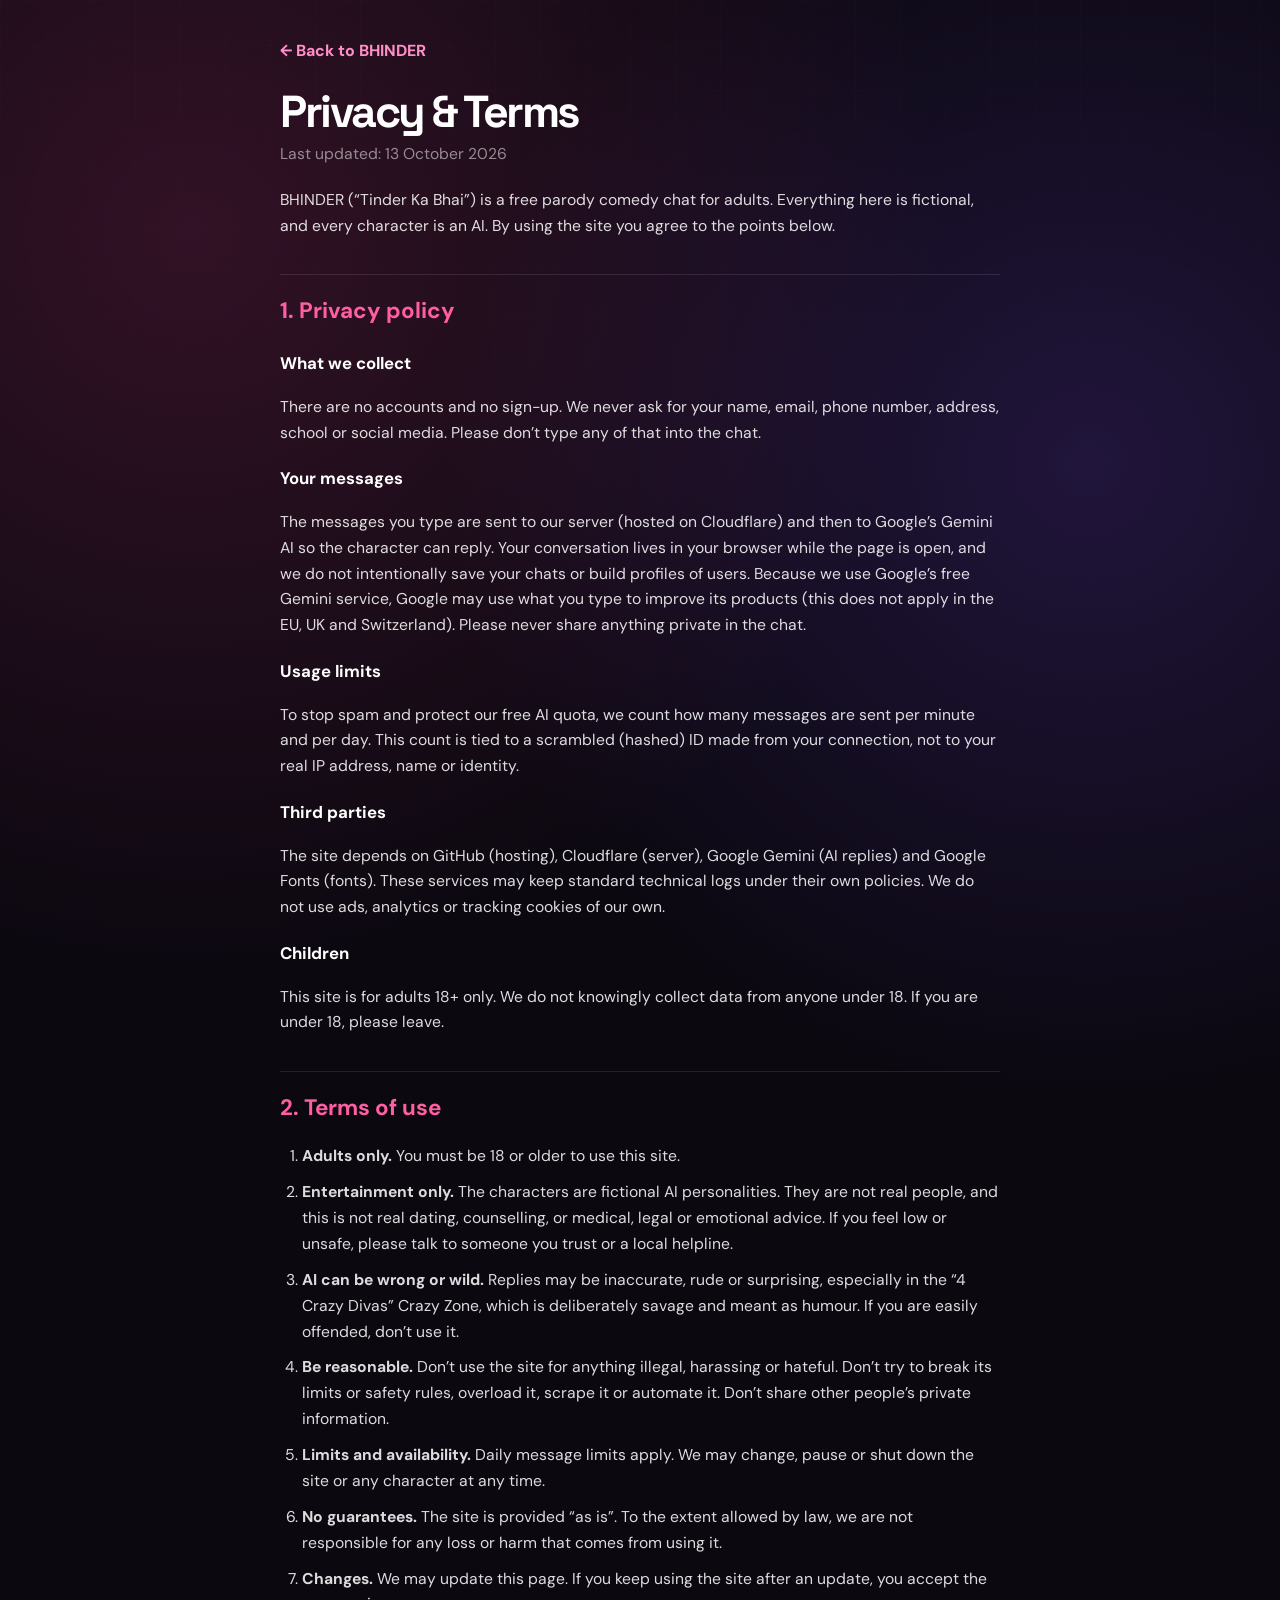
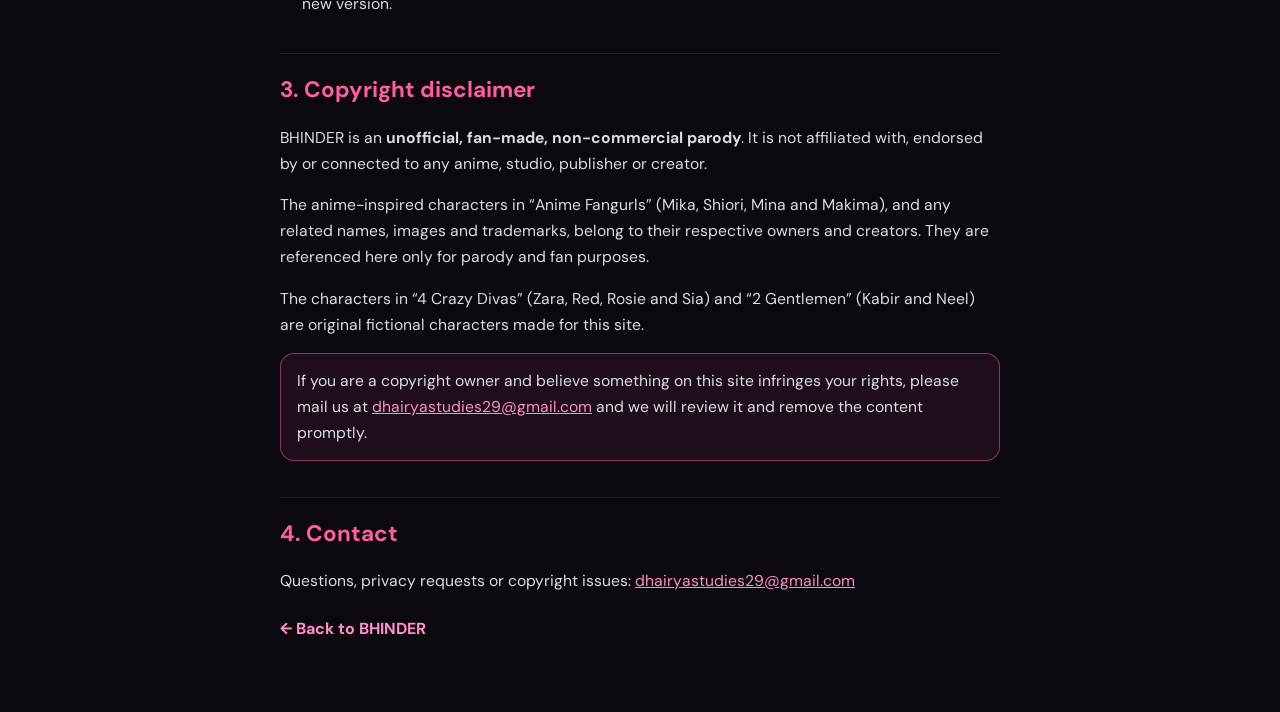
==== commit 2256ccda: "Privacy page: note Google free-tier data use Co-Authored-By: Claude Sonnet 5.5 <noreply@anthropic.co" ====
--- a/legal.html
+++ b/legal.html
@@ -16,7 +16,7 @@
     <a class="legal-back" href="./">← Back to BHINDER</a>
 
     <h1>Privacy &amp; Terms</h1>
-    <p class="legal-updated">Last updated: 10 October 2026</p>
+    <p class="legal-updated">Last updated: 13 October 2026</p>
 
     <p>
       BHINDER (“Tinder Ka Bhai”) is a free parody comedy chat for adults. Everything here is
@@ -36,6 +36,8 @@
       The messages you type are sent to our server (hosted on Cloudflare) and then to Google’s
       Gemini AI so the character can reply. Your conversation lives in your browser while the
       page is open, and we do not intentionally save your chats or build profiles of users.
+      Because we use Google’s free Gemini service, Google may use what you type to improve its products
+      (this does not apply in the EU, UK and Switzerland). Please never share anything private in the chat.
     </p>
 
     <h3>Usage limits</h3>
--- a/styles.css
+++ b/styles.css
@@ -3072,3 +3072,6 @@
   .category-tiles { grid-template-columns: 1fr; }
   .tile-gents { grid-column: auto; }
 }
+
+/* A second or third short text from the same character: no repeated name label */
+.message.follow .message-label { display: none; }
